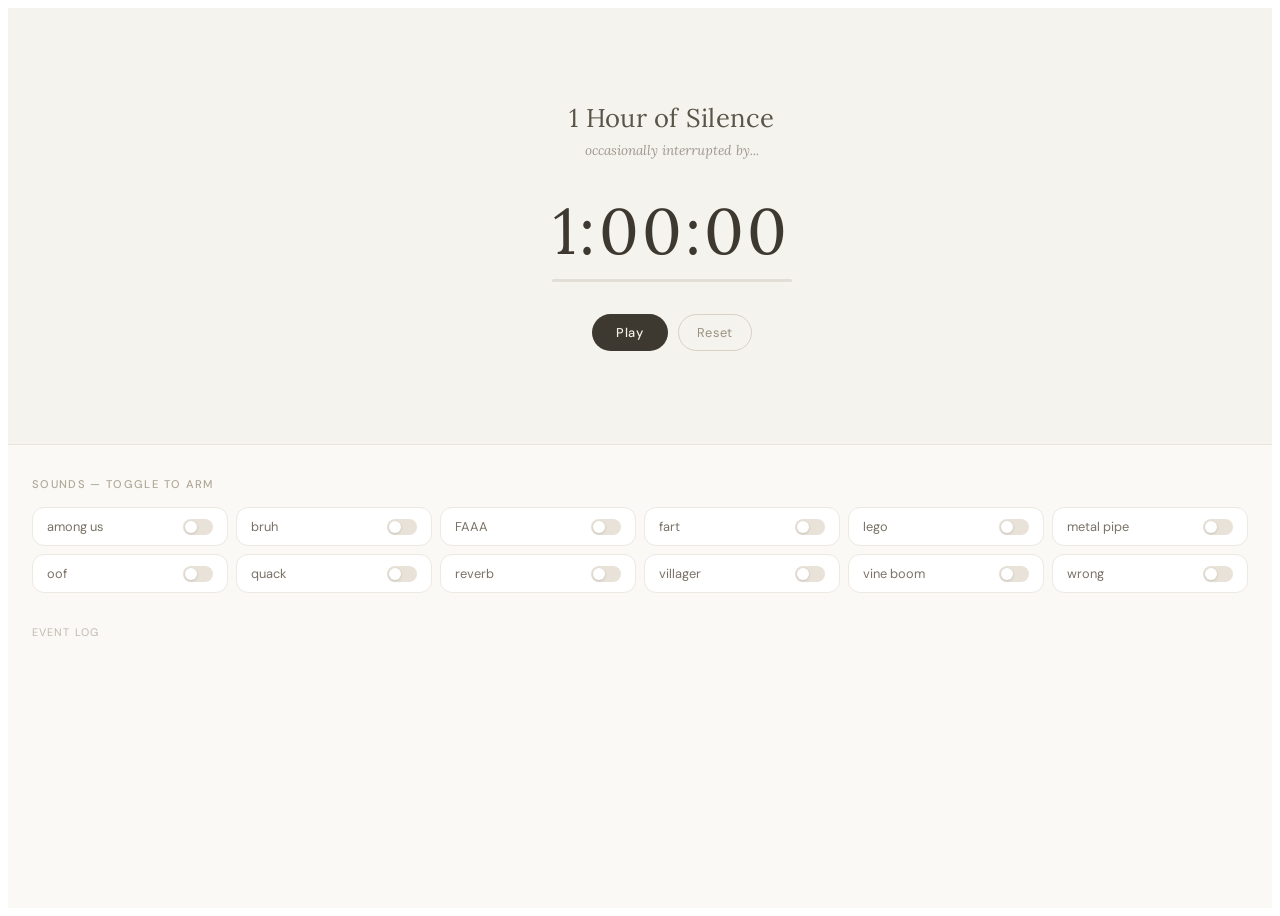
==== index.html @ b26e717c "initial commit" ====
<!DOCTYPE html>
<html lang="en">
<head>
  <meta charset="UTF-8" />
  <meta name="viewport" content="width=device-width, initial-scale=1.0" />
  <title>1 Hour of Silence</title>
  <link rel="stylesheet" href="style.css" />

<body>
  <div id="app">
    <div id="scene">
      <div id="title-text">1 Hour of Silence</div>
      <div id="subtitle-text">occasionally interrupted by...</div>
      <div id="timer-display">1:00:00</div>
      <div id="progress-track"><div id="progress-fill"></div></div>
      <div id="ctrl-row">
        <button class="play-btn" id="btn-play" onclick="togglePlay()">Play</button>
        <button class="reset-btn" onclick="resetTimer()">Reset</button>
      </div>
    </div>

    <div id="bottom-section">

      <div id="section-label">Sounds — toggle to arm</div>
      <div id="sounds-grid"></div>

      <div id="log- area">
        <div id="log-label">Event log</div>
        <div id="log-entries"></div>
      </div>
    </div>
  </div>

  <script src="script.js"></script>
</body>
</html>
---- style.css ----
@import url('https://fonts.googleapis.com/css2?family=Lora:ital,wght@0,400;0,500;1,400&family=DM+Sans:wght@300;400;500&display=swap');

  #app {
    background: #faf9f6;
    min-height: 100vh;
    font-family: 'DM Sans', sans-serif;
    color: #2d2d2d;
    padding: 0;
    position: relative;
    overflow: hidden;
  }

  #scene {
    position: relative;
    width: 100%;
    min-height: 340px;
    background: #f5f3ee;
    border-bottom: 1px solid #e8e4dc;
    display: flex;
    flex-direction: column;
    align-items: center;
    justify-content: center;
    padding: 3rem 2rem;
  }

  .scene-emoji-float {
    position: absolute;
    max-width: 80px;
    font-size: 4.5rem;
    pointer-events: none;
    opacity: 0;
    transition: opacity 0.08s ease;
    z-index: 10;
    filter: saturate(1.1);
    line-height: 1;
  }

  .scene-emoji-float.visible {
    opacity: 1;
  }

  .scene-emoji-float.fading {
    opacity: 0;
    transition: opacity 0.4s ease;
  }

  #title-text {
    font-family: 'Lora', serif;
    font-size: 1.6rem;
    font-weight: 400;
    color: #5a5549;
    text-align: center;
    margin-bottom: 0.4rem;
    letter-spacing: 0.01em;
  }

  #subtitle-text {
    font-family: 'Lora', serif;
    font-style: italic;
    font-size: 0.85rem;
    color: #a09890;
    text-align: center;
    margin-bottom: 2.5rem;
  }

  #timer-display {
    font-family: 'Lora', serif;
    font-size: 4rem;
    font-weight: 400;
    color: #3d3830;
    letter-spacing: 0.05em;
    line-height: 1;
    margin-bottom: 1rem;
    text-align: center;
  }

  #timer-display.ticking {
    color: #2d2820;
  }

  #progress-track {
    width: 240px;
    height: 3px;
    background: #e2ddd5;
    border-radius: 2px;
    overflow: hidden;
    margin-bottom: 2rem;
  }

  #progress-fill {
    height: 100%;
    background: #b5a898;
    border-radius: 2px;
    width: 0%;
    transition: width 1s linear;
  }

  #ctrl-row {
    display: flex;
    gap: 10px;
  }

  .play-btn {
    background: #3d3830;
    color: #f5f0e8;
    border: none;
    font-family: 'DM Sans', sans-serif;
    font-size: 0.8rem;
    font-weight: 500;
    padding: 9px 24px;
    border-radius: 100px;
    cursor: pointer;
    letter-spacing: 0.05em;
    transition: background 0.15s, transform 0.1s;
  }

  .play-btn:hover { background: #2a261f; }
  .play-btn:active { transform: scale(0.97); }

  .reset-btn {
    background: transparent;
    color: #9a9080;
    border: 1px solid #d8d0c4;
    font-family: 'DM Sans', sans-serif;
    font-size: 0.8rem;
    padding: 9px 18px;
    border-radius: 100px;
    cursor: pointer;
    letter-spacing: 0.05em;
    transition: border-color 0.15s, color 0.15s;
  }

  .reset-btn:hover { border-color: #a09080; color: #5a5449; }

  #bottom-section {
    padding: 2rem 1.5rem;
    background: #faf9f6;
  }

  #section-label {
    font-size: 0.7rem;
    font-weight: 500;
    color: #b0a898;
    letter-spacing: 0.12em;
    text-transform: uppercase;
    margin-bottom: 1rem;
  }

  #sounds-grid {
    display: grid;
    grid-template-columns: repeat(auto-fill, minmax(190px, 1fr));
    gap: 8px;
    margin-bottom: 2rem;
  }

  .sound-pill {
    display: flex;
    align-items: center;
    gap: 10px;
    padding: 10px 14px;
    background: #fff;
    border: 1px solid #ede8e0;
    border-radius: 12px;
    cursor: pointer;
    transition: border-color 0.15s, background 0.15s;
    user-select: none;
  }

  .sound-pill:hover {
    border-color: #c8bfb2;
    background: #fdfcf9;
  }

  .sound-pill.active {
    border-color: #b5a898;
    background: #faf7f2;
  }

  .sound-pill.active .pill-name {
    color: #3d3830;
  }

  .pill-emoji {
    font-size: 1.3rem;
    line-height: 1;
    flex-shrink: 0;
  }

  .pill-name {
    font-size: 0.8rem;
    color: #7a7268;
    font-weight: 400;
    flex: 1;
  }

  .pill-range {
    font-size: 0.68rem;
    color: #c0b8ae;
  }

  .pill-toggle {
    width: 30px;
    height: 16px;
    position: relative;
    flex-shrink: 0;
  }

  .pill-toggle input {
    opacity: 0;
    width: 0;
    height: 0;
    position: absolute;
  }

  .tog-track {
    position: absolute;
    inset: 0;
    background: #e8e2d8;
    border-radius: 100px;
    cursor: pointer;
    transition: background 0.2s;
  }

  .tog-track::after {
    content: '';
    position: absolute;
    width: 12px;
    height: 12px;
    top: 2px;
    left: 2px;
    background: #fff;
    border-radius: 50%;
    transition: transform 0.2s;
    box-shadow: 0 1px 3px rgba(0,0,0,0.15);
  }

  .pill-toggle input:checked + .tog-track {
    background: #8a7d6e;
  }

  .pill-toggle input:checked + .tog-track::after {
    transform: translateX(14px);
  }

  #log-area {
    border-top: 1px solid #ede8e0;
    padding-top: 1.2rem;
  }

  #log-label {
    font-size: 0.68rem;
    color: #c0b8ae;
    letter-spacing: 0.1em;
    text-transform: uppercase;
    margin-bottom: 0.6rem;
  }

  #log-entries {
    min-height: 40px;
  }

  .log-entry {
    font-size: 0.78rem;
    color: #a09888;
    padding: 3px 0;
    display: flex;
    gap: 10px;
    animation: slideIn 0.2s ease;
  }

  .log-time {
    color: #c8c0b5;
    font-variant-numeric: tabular-nums;
  }

  @keyframes slideIn {
    from { opacity: 0; transform: translateY(-4px); }
    to   { opacity: 1; transform: none; }
  }

  #vibe-bar {
    display: flex;
    align-items: center;
    gap: 8px;
    margin-bottom: 1.5rem;
    font-size: 0.75rem;
    color: #a09888;
  }

  #vibe-dots {
    display: flex;
    gap: 4px;
  }

  .vibe-dot {
    width: 6px;
    height: 6px;
    border-radius: 50%;
    background: #e0d8ce;
    transition: background 0.3s;
  }

  .vibe-dot.on { background: #8a7d6e; }
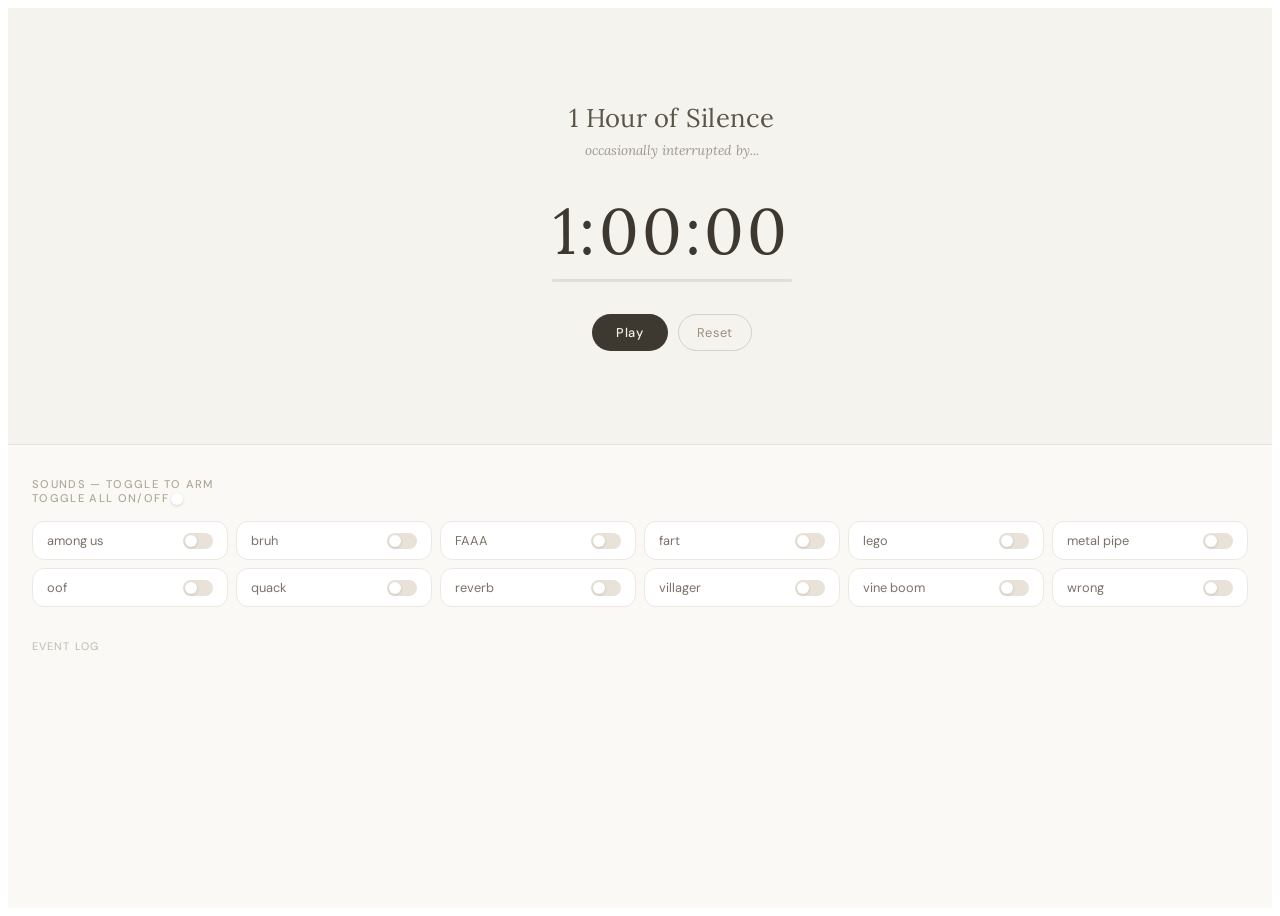
==== commit 5bc68c94: "toggle add toggle all on/off ending screen of how many times you were interrupted" ====
--- a/index.html
+++ b/index.html
@@ -21,7 +21,13 @@
 
     <div id="bottom-section">
 
-      <div id="section-label">Sounds — toggle to arm</div>
+      <div id="section-label">Sounds — toggle to arm<br>
+		  Toggle all on/off
+		  <label class="pill-toggle" title="toggle">
+		          <input type="checkbox" onchange="toggleOnOff(this.checked)">
+		          <div class="tog-track"></div>
+		        </label>
+	  </div>
       <div id="sounds-grid"></div>
 
       <div id="log- area">
--- a/style.css
+++ b/style.css
@@ -277,27 +277,16 @@
     from { opacity: 0; transform: translateY(-4px); }
     to   { opacity: 1; transform: none; }
   }
-
-  #vibe-bar {
-    display: flex;
-    align-items: center;
-    gap: 8px;
-    margin-bottom: 1.5rem;
-    font-size: 0.75rem;
-    color: #a09888;
-  }
-
-  #vibe-dots {
-    display: flex;
-    gap: 4px;
-  }
-
-  .vibe-dot {
-    width: 6px;
-    height: 6px;
-    border-radius: 50%;
-    background: #e0d8ce;
-    transition: background 0.3s;
-  }
-
-  .vibe-dot.on { background: #8a7d6e; }+  
+  .ending-screen {
+      position: fixed;
+      top: 50%;
+      left: 50%;
+      transform: translate(-50%, -50%);
+      background: #222;
+      color: #fff;
+      padding: 30px;
+      border-radius: 12px;
+      text-align: center;
+      z-index: 1000;
+  }
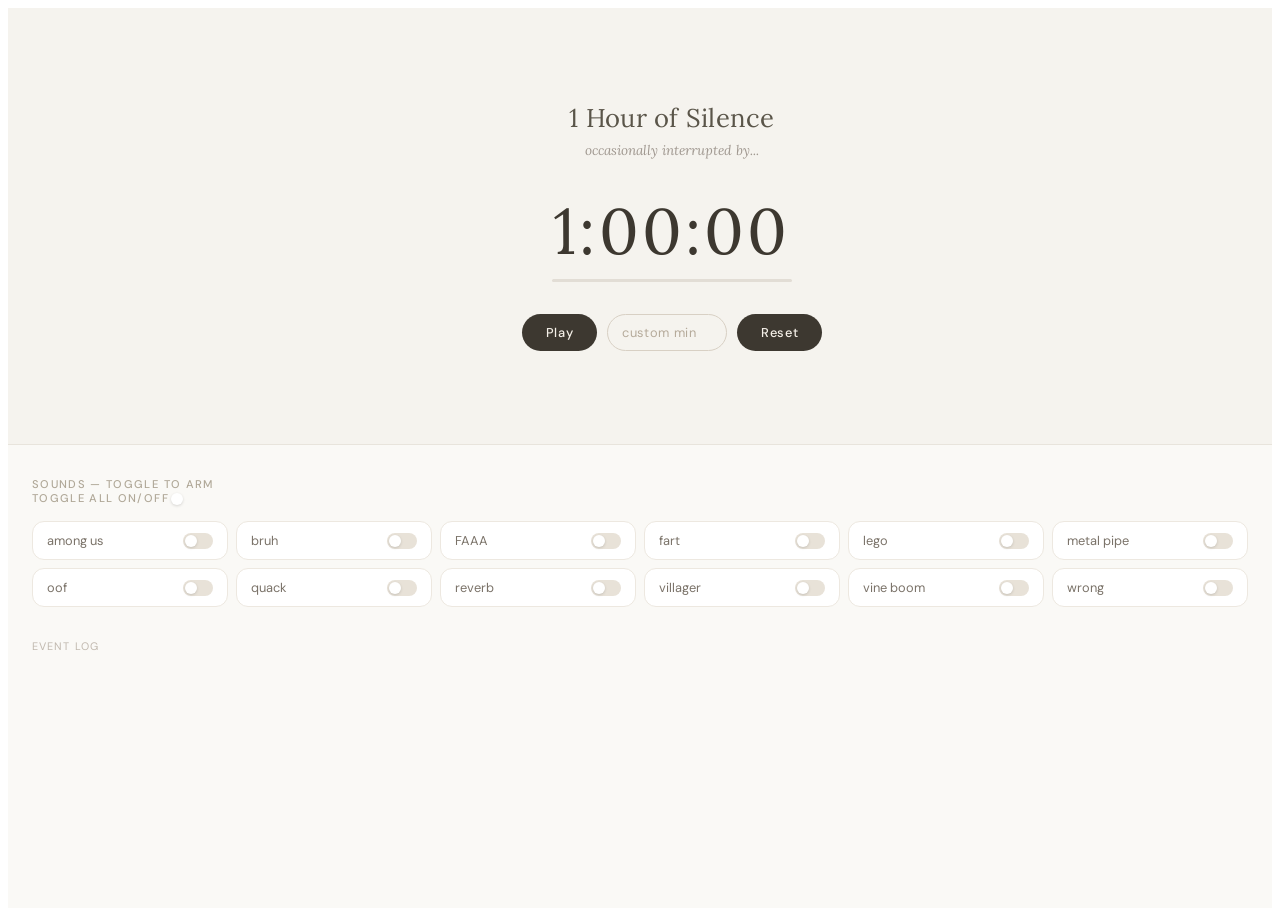
==== commit b36cf6b8: "Custom Minutes" ====
--- a/index.html
+++ b/index.html
@@ -15,7 +15,10 @@
       <div id="progress-track"><div id="progress-fill"></div></div>
       <div id="ctrl-row">
         <button class="play-btn" id="btn-play" onclick="togglePlay()">Play</button>
-        <button class="reset-btn" onclick="resetTimer()">Reset</button>
+		<div class="custom-time">
+			<input type="number" id="custom-input" name="length" min="1" max="100" placeholder="custom minutes">
+		</div>
+        <button class="play-btn" onclick="resetTimer()">Reset</button>
       </div>
     </div>
 
@@ -36,6 +39,7 @@
       </div>
     </div>
   </div>
+  <div id="ending-grid"></div>
 
   <script src="script.js"></script>
 </body>
--- a/style.css
+++ b/style.css
@@ -132,6 +132,34 @@
 
   .reset-btn:hover { border-color: #a09080; color: #5a5449; }
 
+  .custom-time {
+    display: flex;
+    gap: 10px;
+    align-items: center;
+  }
+
+  #custom-input {
+    background: transparent;
+    color: #5a5449;
+    border: 1px solid #d8d0c4;
+    font-family: 'DM Sans', sans-serif;
+    font-size: 0.8rem;
+    padding: 9px 14px;
+    border-radius: 100px;
+    width: 90px;
+    outline: none;
+    letter-spacing: 0.05em;
+    transition: border-color 0.15s, color 0.15s;
+  }
+
+  #custom-input::placeholder {
+    color: #b5aa9a;
+  }
+
+  #custom-input:focus {
+    border-color: #a09080;
+  }
+  
   #bottom-section {
     padding: 2rem 1.5rem;
     background: #faf9f6;
@@ -284,9 +312,28 @@
       left: 50%;
       transform: translate(-50%, -50%);
       background: #222;
-      color: #fff;
-      padding: 30px;
+      color: #3d3830;
+      padding: 70px;
       border-radius: 12px;
       text-align: center;
       z-index: 1000;
-  }+  }
+  
+  .ending-screen h1 {
+      font-family: 'Lora', serif;
+      font-size: 2.6rem;
+      font-weight: 400;
+      color: #faf9f6;
+      text-align: center;
+      margin-bottom: 0.4rem;
+      letter-spacing: 0.01em;
+    }
+
+.ending-screen p {
+      font-family: 'Lora', serif;
+      font-style: italic;
+      font-size: 1.85rem;
+      color: #faf9f6;
+      text-align: center;
+      margin-bottom: 2.5rem;
+    }
